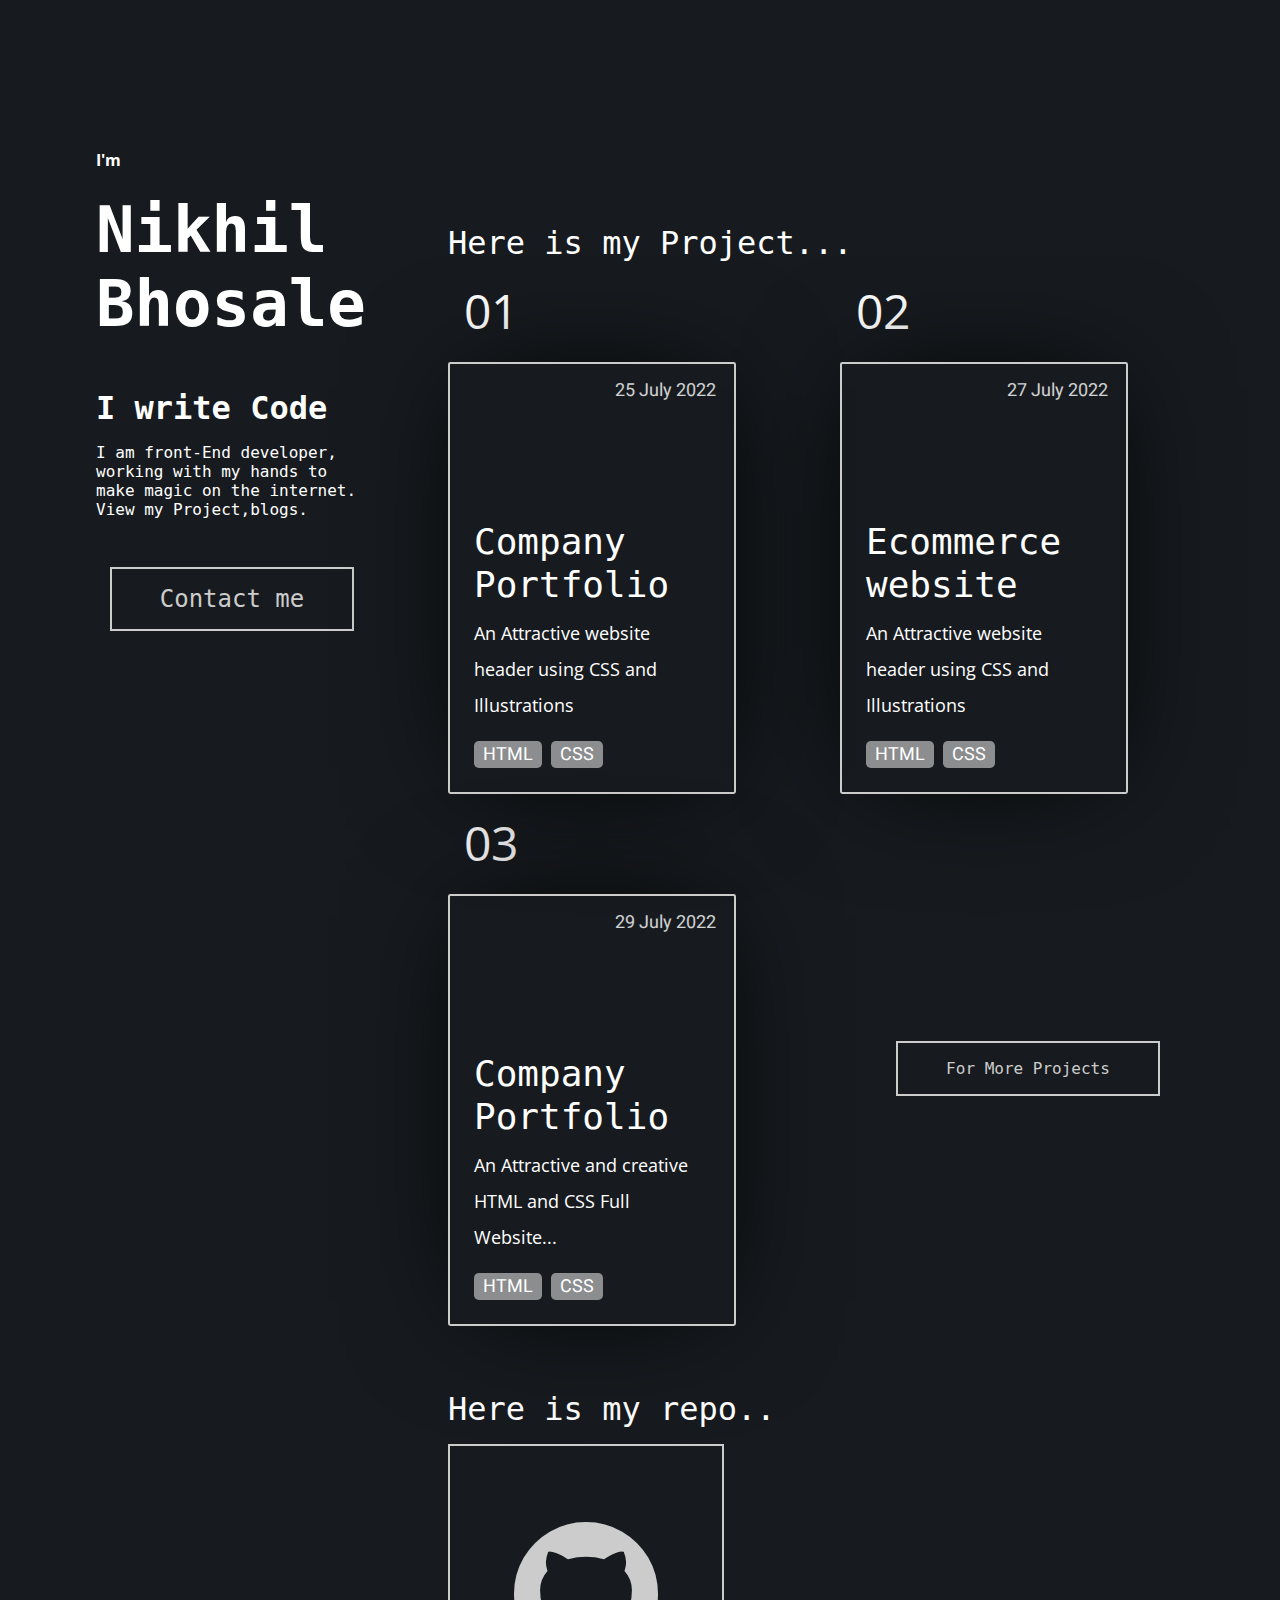
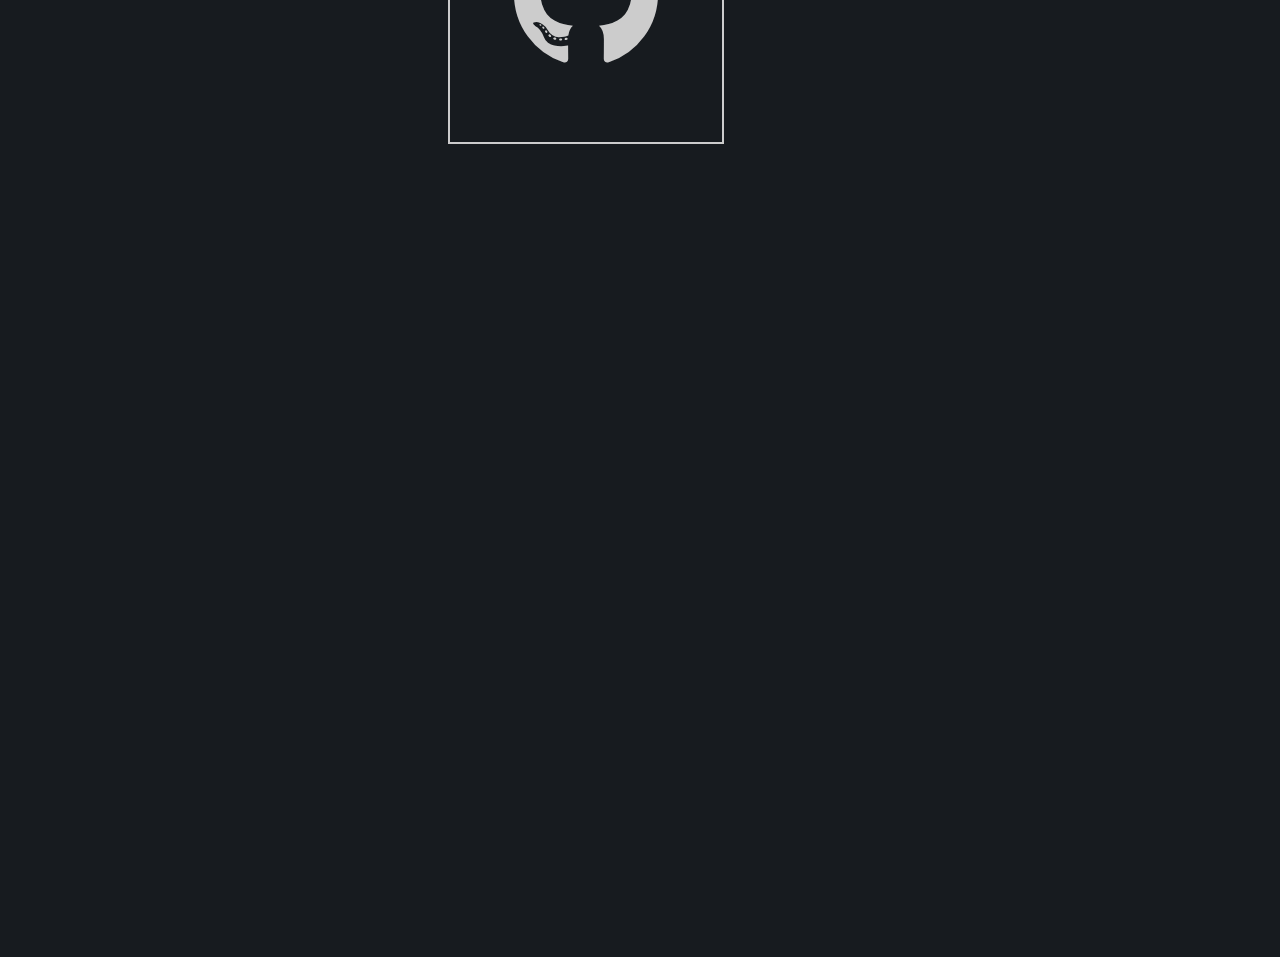
==== index.html @ e1e968a3 "Initial Commit" ====
<!DOCTYPE html>
<html lang="en">
<head>
    <meta charset="UTF-8">
    <meta http-equiv="X-UA-Compatible" content="IE=edge">
    <meta name="viewport" content="width=device-width, initial-scale=1.0">
    <title>Nikhil</title>
    <link rel="stylesheet" href="./style.css">
    <link rel="stylesheet" href="https://cdnjs.cloudflare.com/ajax/libs/font-awesome/4.7.0/css/font-awesome.min.css">
</head>
<body>
    <head>
        <div class="main-container">
            <div class="Sidebar">
                <h4>I'm</h4>
                <div class="user-name">Nikhil Bhosale</div>
                <div class="user-title">I write Code</div>
                <div class="user-deatils"> I am front-End developer, working with my hands to make magic on the internet. View my Project,blogs.
               </div>
               <div class="user-contact"><Button>Contact me</Button></div>

            </div>
            <div class="right-up">
                <h1>Here is my Project...</h1>
                <section class="cards-wrapper">
                    <div class="card-grid-space">
                      <div class="num">01</div>
                      <a class="card" href="https://codewithfaraz.com/content/16/amazing-pure-css-squid-game-loaders-using-html-and-css" style="--bg-img: #000">
                        <div>
                          <h1>Company Portfolio</h1>
                          <p>An Attractive website header using CSS and Illustrations</p>
                          <div class="date">25 July 2022</div>
                          <div class="tags">
                            <div class="tag">HTML</div>
                            <div class="tag">CSS</div>
                          </div>
                        </div>
                      </a>
                    </div>
                    <div class="card-grid-space">
                      <div class="num">02</div>
                      <a class="card" href="https://codewithfaraz.com/content/2/glowing-pulse-search-bar-using-html-and-pure-css" style="--bg-img: #000">
                        <div>
                          <h1>Ecommerce website</h1>
                          <p>An Attractive website header using CSS and Illustrations</p>
                          <div class="date">27 July 2022</div>
                          <div class="tags">
                            <div class="tag">HTML</div>
                            <div class="tag">CSS</div>
                          </div>
                        </div>
                      </a>
                    </div>
                    <div class="card-grid-space">
                      <div class="num">03</div>
                      <a class="card" href="https://codewithfaraz.com/content/1/create-a-digital-clock-using-html-css-and-javascript" style="--bg-img: #000">
                        <div>
                          <h1>Company Portfolio</h1>
                          <p>An Attractive and creative HTML and CSS Full Website... </p>
                          <div class="date">29 July 2022</div>
                          <div class="tags">
                            <div class="tag">HTML</div>
                            <div class="tag">CSS</div>
                          </div>
                        </div>
                      </a>
                    </div>
                    <div class="more-btn"> <button> For More Projects </button></div>
                  </section>
            </div>
            <div class="right-down">
                <h1>Here is my repo.. </h1>
                <div class="github-container">
                    <a href="https://github.com/nikhilbhosale999" target="_blank"> 
                        <button><i class="fa fa-github" style="font-size:7em"></i></button>  
                    </a>
                   
                </div>
                  
            </div>
        </div>
    </head>
</body>
</html>
---- style.css ----
@import url('https://fonts.googleapis.com/css?family=Heebo:400,700|Open+Sans:400,700');

:root {
  --color: #171B1F;
  --transition-time: 0.5s;
}

* {
  box-sizing: border-box;
}

body {
  margin: 0;
  font-family: 'Open Sans';
  background: #171B1F;
  color: #fff;
}

a {
  color: inherit;
}

.main-container {  display: grid;
    grid-template-columns: 1fr 2fr;
    grid-template-rows: 1fr 1fr;
    gap: 0px 0px;
    grid-auto-flow: row;
    grid-template-areas:
      "Sidebar right-up"
      "Sidebar right-down";
    padding-top: 6rem;
    padding-left: 4rem;
    padding-right: 4rem;
  }
  
  .Sidebar { 
    grid-area: Sidebar; 
    padding: 2rem;
    margin-right: 3rem;
    }

.user-name{
    font-family: 'Monospace', Courier, monospace;
    font-size: 4em ;
    font-weight: 800;
    color: #fff;
    padding-bottom: 3rem;
    
}
.user-title{
    font-family: 'Monospace', Courier, monospace;
    font-size: 2em ;
    font-weight: 600;
    color: #fff;
    padding-bottom: 1rem;
}

.user-deatils{
    font-family: 'Monospace', Courier, monospace;
    font-size: 1em ;
    font-weight: 400;
    color: #fff;
    line-height: 2sem;
    padding-bottom: 3rem;
}

.user-contact{
    display: flex;
    justify-content: center;
}
.user-contact button{
    padding: 1rem 3rem;
    border: 2px solid #ccc;
    background-color: rgba(0,0,0,var(--bg-filter-opacity));
    font-family: 'Monospace', Courier, monospace;
    font-size: 1.5em;
    color: #ccc;
    transition: all, var(--transition-time);
}
.user-contact button:hover{
    transform: rotate(0);
    background: #fff;
    color: var(--color);
    font-weight: 700;
    cursor: pointer;
}

  
  .right-up { 
    grid-area: right-up; 
    padding-top: 4rem;
}
.right-up h1{
    font-family: 'Monospace', Courier, monospace;
    font-size: 2em ;
    font-weight: 300;
    color: #fff;
    margin-top: 4rem;
    margin-bottom: 1rem;
}
  
  .right-down { 
    grid-area: right-down;  
}
.right-down h1{
    font-family: 'Monospace', Courier, monospace;
    font-size: 2em ;
    font-weight: 300;
    color: #fff;
    margin-top: 4rem;
    margin-bottom: 1rem;
    
}

.github-container{
    display: flex;
    
}
.github-container button{
    padding: 4rem;
    border: 2px solid #ccc;
    background-color: rgba(0,0,0,var(--bg-filter-opacity));
    font-family: 'Monospace', Courier, monospace;
    font-size: 1.5em;
    color: #ccc;
    transition: all, var(--transition-time);
    
}
.github-container button:hover{
    transform: rotate(0);
    background: #fff;
    color: var(--color);
    font-weight: 700;
    cursor: pointer;
}
  

.cards-wrapper {
  display: grid;
  justify-content: center;
  align-items: center;
  grid-template-columns: 1fr 1fr 1fr;
  grid-gap: 1rem;
}

.card {
  font-family: 'Heebo';
  --bg-filter-opacity: 0.5;
  background-image: linear-gradient(rgba(0,0,0,var(--bg-filter-opacity)),rgba(0,0,0,var(--bg-filter-opacity))), var(--bg-img);
  height: 18em;
  width: 12em;
  font-size: 1.5em;
  color: white;
  border-radius: 0.1em;
  padding: 1em;
  display: flex;
  align-items: flex-end;
  background-size: cover;
  background-position: center;
  box-shadow: 0 0 5em -1em black;
  transition: all, var(--transition-time);
  position: relative;
  overflow: hidden;
  border: 2px solid #ccc;
  text-decoration: none;
}

.card:hover {
  transform: rotate(0);
}

.card h1 {
  margin: 0;
  font-size: 1.5em;
  line-height: 1.2em;
}

.card p {
  font-size: 0.75em;
  font-family: 'Open Sans';
  margin-top: 0.5em;
  line-height: 2em;
}

.card .tags {
  display: flex;
}

.card .tags .tag {
  font-size: 0.75em;
  background: rgba(255,255,255,0.5);
  border-radius: 0.3rem;
  padding: 0 0.5em;
  margin-right: 0.5em;
  line-height: 1.5em;
  transition: all, var(--transition-time);
}

.card:hover .tags .tag {
  background: var(--color);
  color: white;
}

.card .date {
  position: absolute;
  top: 0;
  right: 0;
  font-size: 0.75em;
  padding: 1em;
  line-height: 1em;
  opacity: .8;
}

.card:before, .card:after {
  content: '';
  transform: scale(0);
  transform-origin: top left;
  border-radius: 50%;
  position: absolute;
  left: -50%;
  top: -50%;
  z-index: -5;
  transition: all, var(--transition-time);
  transition-timing-function: ease-in-out;
}

.card:before {
  background: #ddd;
  width: 250%;
  height: 250%;
}

.card:after {
  background: white;
  width: 200%;
  height: 200%;
}

.card:hover {
  color: var(--color);
}

.card:hover:before, .card:hover:after {
  transform: scale(1);
}

.card-grid-space .num {
  font-size: 3em;
  margin-bottom: 1.2rem;
  margin-left: 1rem;
  color: white;
}

.info {
  font-size: 1.2em;
  display: flex;
  padding: 1em 3em;
  height: 3em;
}

.info img {
  height: 3em;
  margin-right: 0.5em;
}

.info h1 {
  font-size: 1em;
  font-weight: normal;
}

.more-btn{
    display: flex;
    justify-content: center;
}
.more-btn button{
        padding: 1rem 3rem;
        border: 2px solid #ccc;
        background-color: rgba(0,0,0,var(--bg-filter-opacity));
        font-family: 'Monospace', Courier, monospace;
        font-size: 1em;
        color: #ccc;
        transition: all, var(--transition-time);
}

.more-btn button:hover{
    transform: rotate(0);
    background: #fff;
    color: var(--color);
    font-weight: 700;
    cursor: pointer;
}

/* MEDIA QUERIES */
@media screen and (max-width: 1285px) {
  .cards-wrapper {
    grid-template-columns: 1fr 1fr;
  }
}

@media screen and (max-width: 900px) {
  .cards-wrapper {
    grid-template-columns: 1fr;
  }
  .info {
    justify-content: center;
  }
  .card-grid-space .num {
    margin-left: 0;
    text-align: center;
  }
}

@media screen and (max-width: 500px) {
  .cards-wrapper {
    padding: 4rem 2rem;
  }
  .card {
    max-width: calc(100vw - 4rem);
  }
}

@media screen and (max-width: 450px) {
  .info {
    display: block;
    text-align: center;
  }
  .info h1 {
    margin: 0;
  }
}
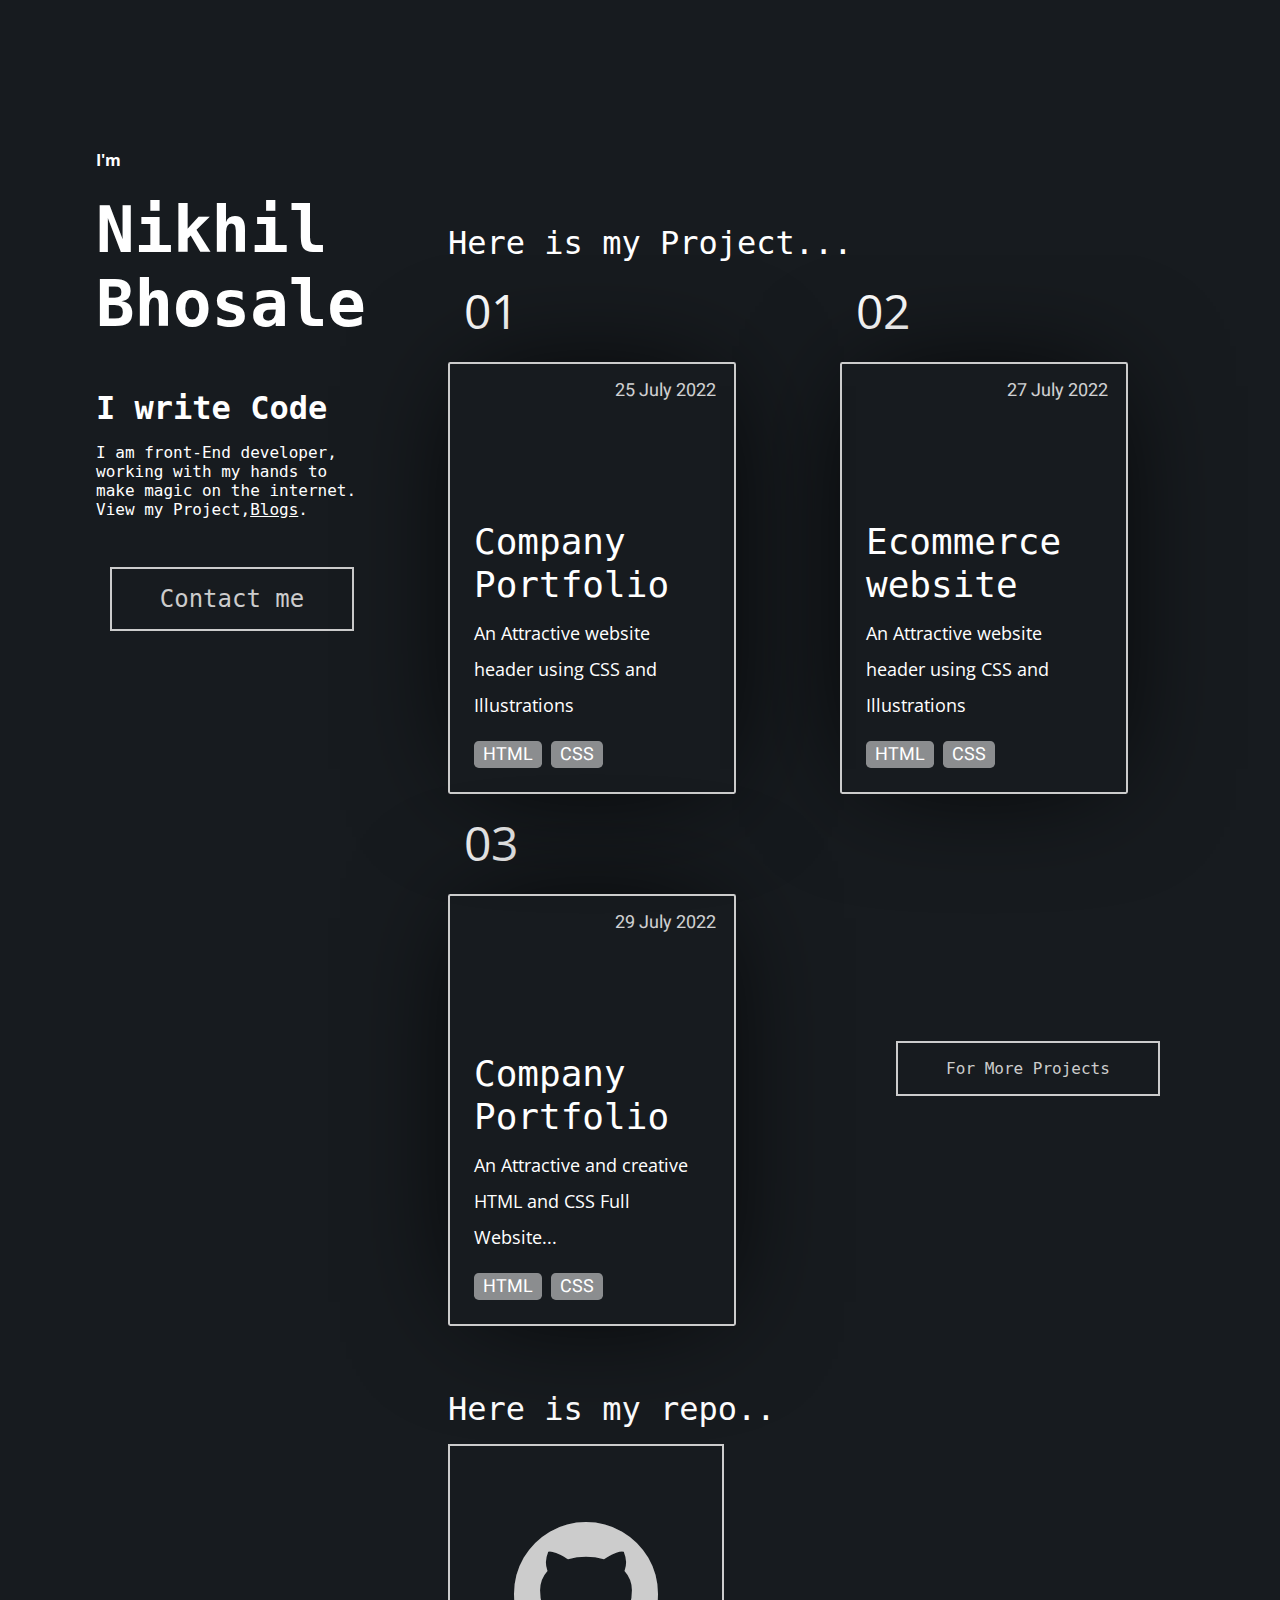
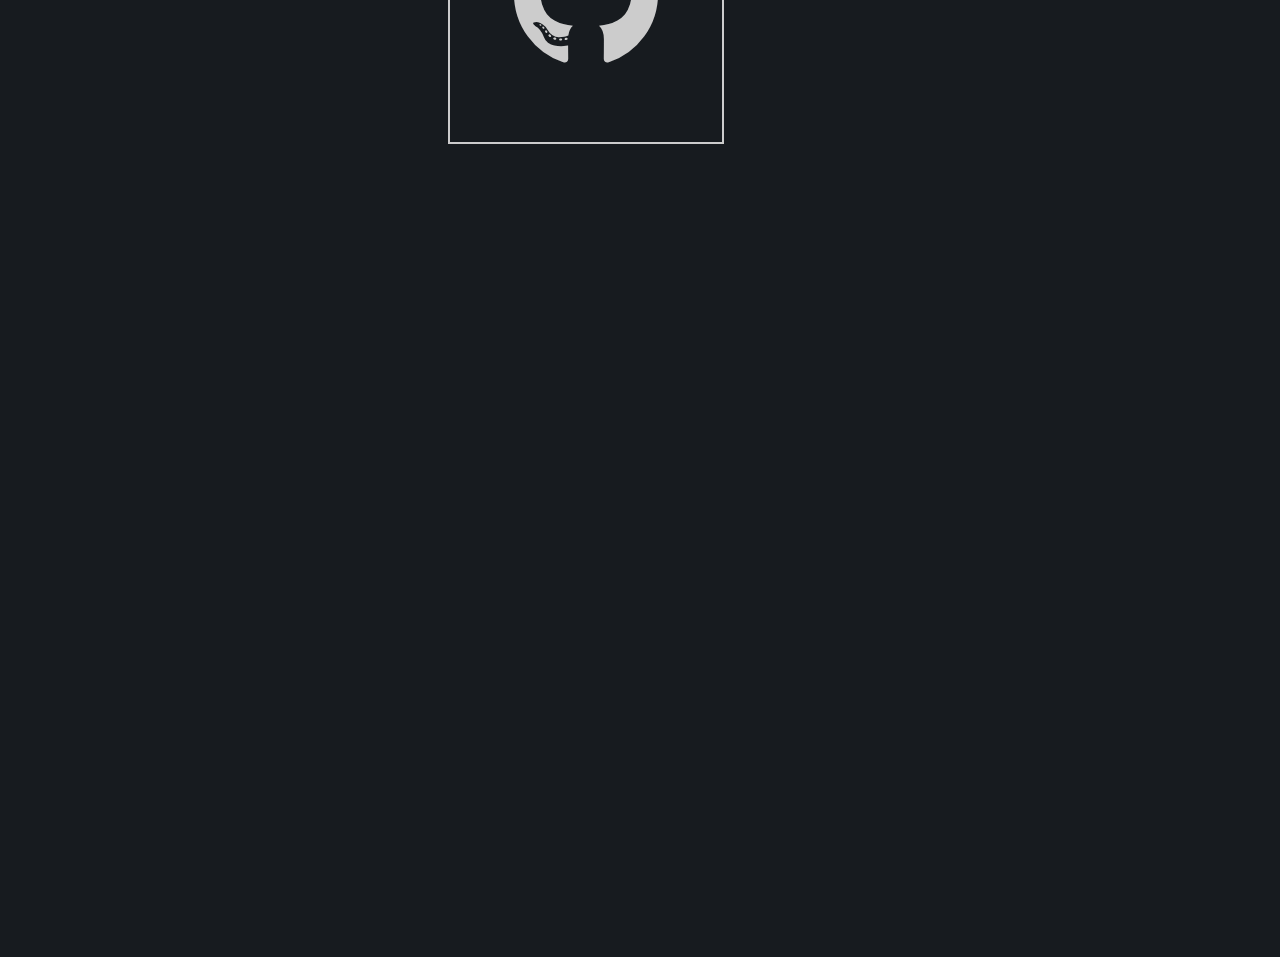
==== commit 4f53e18e: "Change the links of projects" ====
--- a/index.html
+++ b/index.html
@@ -15,7 +15,7 @@
                 <h4>I'm</h4>
                 <div class="user-name">Nikhil Bhosale</div>
                 <div class="user-title">I write Code</div>
-                <div class="user-deatils"> I am front-End developer, working with my hands to make magic on the internet. View my Project,blogs.
+                <div class="user-deatils"> I am front-End developer, working with my hands to make magic on the internet. View my Project,<a href="https://codecolt.hashnode.dev/">Blogs</a>.
                </div>
                <div class="user-contact"><Button>Contact me</Button></div>
 
@@ -25,7 +25,7 @@
                 <section class="cards-wrapper">
                     <div class="card-grid-space">
                       <div class="num">01</div>
-                      <a class="card" href="https://codewithfaraz.com/content/16/amazing-pure-css-squid-game-loaders-using-html-and-css" style="--bg-img: #000">
+                      <a class="card" href="https://codecolt-project4.netlify.app" style="--bg-img: #000">
                         <div>
                           <h1>Company Portfolio</h1>
                           <p>An Attractive website header using CSS and Illustrations</p>
@@ -39,7 +39,7 @@
                     </div>
                     <div class="card-grid-space">
                       <div class="num">02</div>
-                      <a class="card" href="https://codewithfaraz.com/content/2/glowing-pulse-search-bar-using-html-and-pure-css" style="--bg-img: #000">
+                      <a class="card" href="https://coldcolt-project7.netlify.app" style="--bg-img: #000">
                         <div>
                           <h1>Ecommerce website</h1>
                           <p>An Attractive website header using CSS and Illustrations</p>
@@ -53,7 +53,7 @@
                     </div>
                     <div class="card-grid-space">
                       <div class="num">03</div>
-                      <a class="card" href="https://codewithfaraz.com/content/1/create-a-digital-clock-using-html-css-and-javascript" style="--bg-img: #000">
+                      <a class="card" href="https://coldcolt-project9.netlify.app" style="--bg-img: #000">
                         <div>
                           <h1>Company Portfolio</h1>
                           <p>An Attractive and creative HTML and CSS Full Website... </p>
